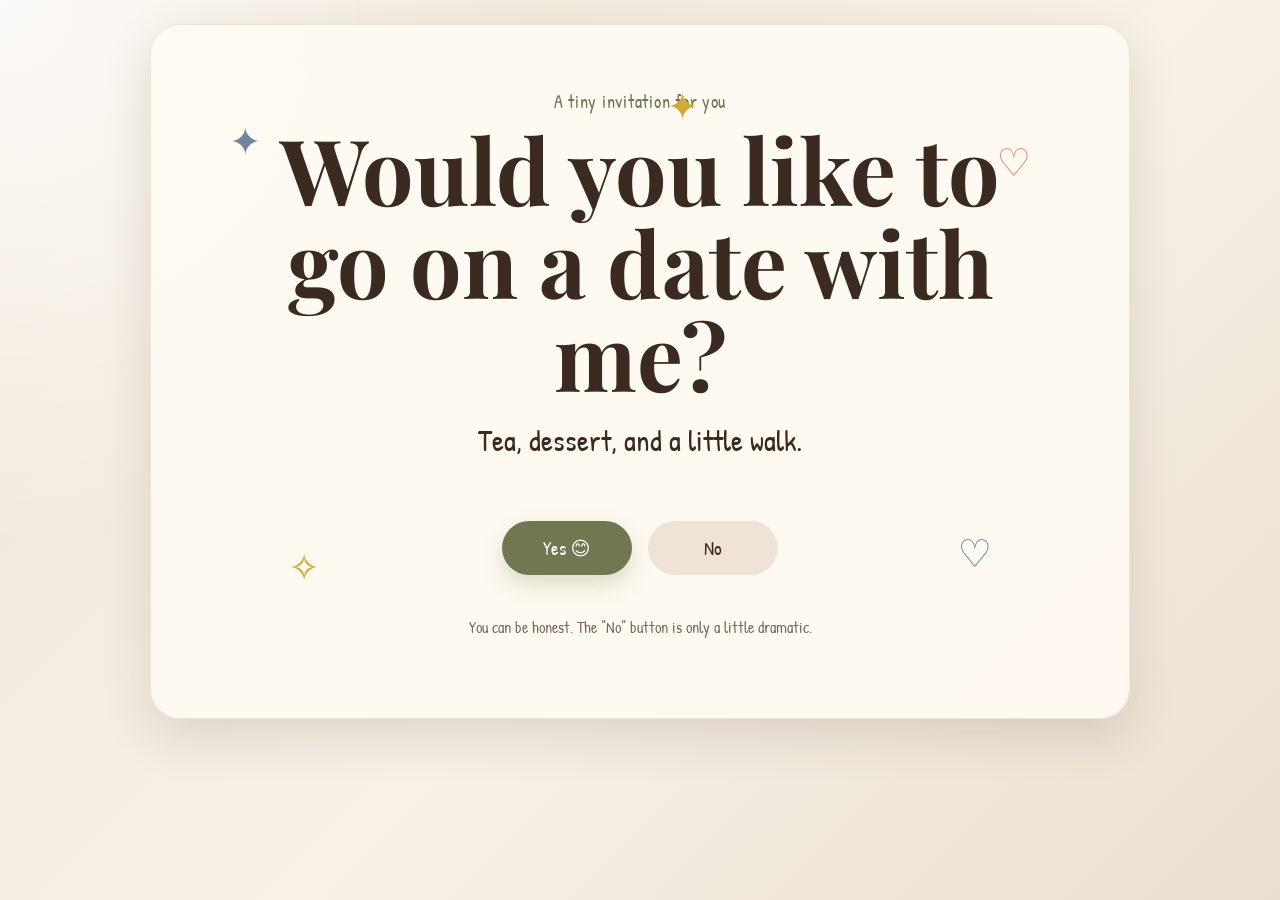
==== index.html @ 177f5113 "Add files via upload" ====
<!doctype html>
<html lang="en">
<head>
  <meta charset="utf-8" />
  <meta name="viewport" content="width=device-width, initial-scale=1" />
  <meta name="theme-color" content="#f7f0e4" />
  <title>A tiny invitation</title>
  <link rel="preconnect" href="https://fonts.googleapis.com">
  <link rel="preconnect" href="https://fonts.gstatic.com" crossorigin>
  <link href="https://fonts.googleapis.com/css2?family=Patrick+Hand&family=Playfair+Display:wght@600&display=swap" rel="stylesheet">
  <link rel="stylesheet" href="style.css" />
</head>
<body>
  <main class="page-shell">
    <section class="hero card" id="hero">
      <div class="sparkles" aria-hidden="true">
        <span>✦</span><span>♡</span><span>✧</span><span>♡</span><span>✦</span>
      </div>
      <p class="eyebrow">A tiny invitation for you</p>
      <h1>Would you like to go on a date with me?</h1>
      <p class="subtitle">Tea, dessert, and a little walk.</p>

      <div class="choice-zone" id="choiceZone">
        <button class="btn yes" id="yesBtn">Yes 😊</button>
        <button class="btn no" id="noBtn">No</button>
      </div>
      <p class="microcopy" id="microcopy">You can be honest. The “No” button is only a little dramatic.</p>
    </section>

    <section class="details card hidden" id="details" aria-live="polite">
      <div class="image-wrap">
        <img src="assets/invitation.png" alt="Illustrated first-date invitation with tea, cake and a garden path" />
      </div>

      <div class="planner">
        <p class="eyebrow">Let’s fill it in together</p>
        <h2>Pick what works for you</h2>

        <div class="option-group" aria-labelledby="day-title">
          <h3 id="day-title">Day</h3>
          <div class="pill-row">
            <button class="pill" data-group="day" data-value="Tuesday">Tuesday</button>
            <button class="pill" data-group="day" data-value="Wednesday">Wednesday</button>
          </div>
        </div>

        <div class="option-group" aria-labelledby="time-title">
          <h3 id="time-title">Time</h3>
          <div class="pill-row">
            <button class="pill" data-group="time" data-value="18:30">18:30</button>
            <button class="pill" data-group="time" data-value="19:00">19:00</button>
            <button class="pill" data-group="time" data-value="19:30">19:30</button>
            <button class="pill" data-group="time" data-value="You choose">You choose</button>
          </div>
        </div>

        <div class="option-group">
          <h3>Place</h3>
          <p class="place-copy">I’ll find somewhere nice. You just choose the day and time.</p>
        </div>

        <div class="summary-box">
          <p><strong>Our plan:</strong> <span id="summaryText">Choose a day and time above.</span></p>
        </div>

        <div class="action-row">
          <button class="btn yes" id="copyBtn">Copy my answer</button>
          <a class="btn ghost disabled" id="whatsappBtn" href="#" aria-disabled="true">Send on WhatsApp</a>
        </div>
        <p class="status" id="status"></p>
      </div>
    </section>

    <section class="ending card hidden" id="noEnding">
      <p class="eyebrow">Fair enough</p>
      <h2>No pressure at all.</h2>
      <p>I still wanted to ask you in a cute way :)</p>
    </section>
  </main>

  <script src="script.js"></script>
</body>
</html>
---- style.css ----
:root {
  --paper: #fffaf2;
  --cream: #f7f0e4;
  --ink: #3a2a21;
  --sage: #a7ad82;
  --sage-dark: #707852;
  --peach: #df8c73;
  --blue: #6f879e;
  --line: #ddc8ab;
  --shadow: 0 18px 50px rgba(73, 53, 34, 0.14);
}

* { box-sizing: border-box; }
html { scroll-behavior: smooth; }
body {
  margin: 0;
  min-height: 100vh;
  color: var(--ink);
  background:
    radial-gradient(circle at top left, rgba(255,255,255,.85), transparent 35%),
    linear-gradient(135deg, #efe5d6, #f8f1e8 55%, #eadfce);
  font-family: "Patrick Hand", system-ui, sans-serif;
}

button, a { font: inherit; }
button { border: 0; }

.page-shell {
  width: min(980px, calc(100% - 24px));
  margin: 0 auto;
  padding: 24px 0 56px;
}

.card {
  position: relative;
  overflow: hidden;
  background: rgba(255, 250, 242, 0.96);
  border: 1px solid rgba(157, 126, 91, 0.18);
  border-radius: 30px;
  box-shadow: var(--shadow);
  padding: clamp(28px, 6vw, 64px);
  margin-bottom: 24px;
}

.hero { text-align: center; min-height: 76vh; display: grid; place-content: center; }
.eyebrow { color: var(--sage-dark); font-size: 1.15rem; margin: 0 0 8px; letter-spacing: .04em; }
h1, h2 { font-family: "Playfair Display", Georgia, serif; margin: 0; }
h1 { font-size: clamp(2.5rem, 8vw, 5.7rem); line-height: 1.02; max-width: 820px; }
h2 { font-size: clamp(2rem, 5vw, 3.5rem); }
.subtitle { font-size: clamp(1.3rem, 3vw, 1.9rem); margin: 18px 0 26px; }

.sparkles span {
  position: absolute;
  font-size: clamp(1.5rem, 3vw, 2.4rem);
  animation: float 4s ease-in-out infinite;
}
.sparkles span:nth-child(1){ left: 8%; top: 13%; color: var(--blue); }
.sparkles span:nth-child(2){ right: 10%; top: 16%; color: var(--peach); animation-delay: .7s; }
.sparkles span:nth-child(3){ left: 14%; bottom: 18%; color: #d2a93b; animation-delay: 1.2s; }
.sparkles span:nth-child(4){ right: 14%; bottom: 20%; color: var(--blue); animation-delay: 1.7s; }
.sparkles span:nth-child(5){ right: 44%; top: 8%; color: #d2a93b; animation-delay: .3s; }
@keyframes float { 0%,100%{ transform: translateY(0) rotate(0); } 50%{ transform: translateY(-10px) rotate(8deg); } }

.choice-zone {
  position: relative;
  min-height: 104px;
  display: flex;
  align-items: center;
  justify-content: center;
  gap: 16px;
  margin-top: 10px;
}

.btn {
  display: inline-flex;
  align-items: center;
  justify-content: center;
  min-width: 130px;
  padding: 14px 22px;
  border-radius: 999px;
  text-decoration: none;
  cursor: pointer;
  transition: transform .18s ease, box-shadow .18s ease, opacity .18s ease;
  font-size: 1.2rem;
}
.btn:hover { transform: translateY(-2px); }
.btn.yes { background: var(--sage-dark); color: white; box-shadow: 0 10px 22px rgba(112,120,82,.24); }
.btn.no { background: #eee3d5; color: var(--ink); }
.btn.ghost { background: transparent; color: var(--sage-dark); border: 2px solid var(--sage-dark); }
.btn.disabled { opacity: .45; pointer-events: none; }
.microcopy, .status { color: #7b6859; font-size: 1rem; }

.hidden { display: none; }
.details { padding: clamp(18px, 4vw, 42px); }
.image-wrap img { width: 100%; display: block; border-radius: 22px; box-shadow: 0 12px 30px rgba(75,57,39,.16); }
.planner { padding: clamp(22px, 4vw, 44px) 4px 4px; }
.option-group { margin-top: 28px; }
h3 { margin: 0 0 10px; font-size: 1.45rem; }
.pill-row { display: flex; flex-wrap: wrap; gap: 10px; }
.pill {
  padding: 11px 16px;
  border-radius: 999px;
  background: #f0e6d8;
  color: var(--ink);
  cursor: pointer;
  transition: .18s ease;
}
.pill.selected { background: var(--sage); color: #1d2416; transform: translateY(-2px); }
.place-copy { font-size: 1.2rem; margin: 0; }
.summary-box { margin-top: 26px; padding: 18px; border-radius: 18px; border: 2px dashed var(--line); background: #fffdf8; font-size: 1.2rem; }
.action-row { display: flex; flex-wrap: wrap; gap: 12px; margin-top: 18px; }
.ending { text-align: center; }

@media (min-width: 780px) {
  .details { display: grid; grid-template-columns: minmax(0, 1.05fr) minmax(320px, .95fr); gap: 34px; align-items: start; }
  .details.hidden { display: none; }
  .planner { padding-top: 14px; }
}

@media (max-width: 520px) {
  .card { border-radius: 24px; }
  .choice-zone { min-height: 150px; }
  .btn { min-width: 118px; }
  .action-row .btn { width: 100%; }
}
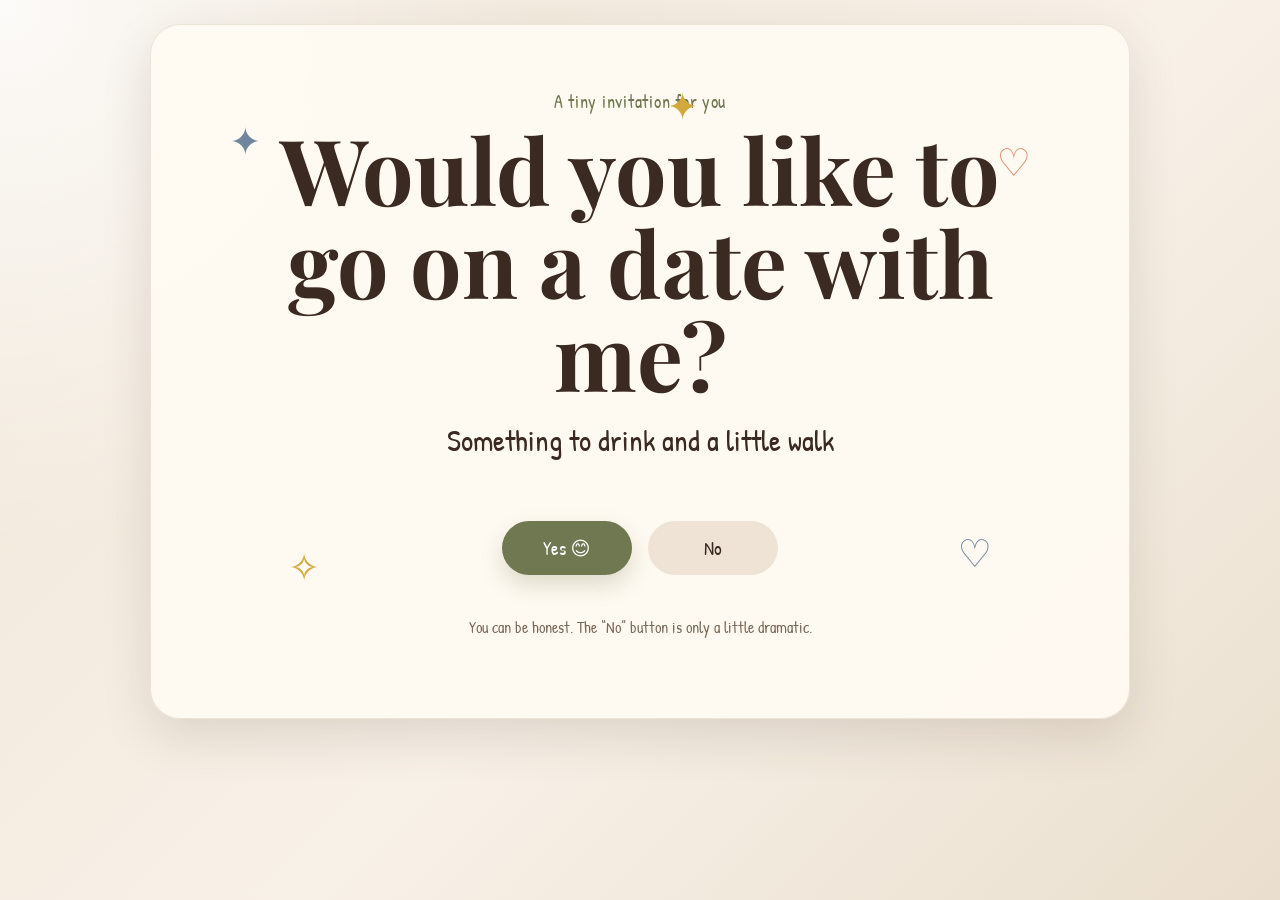
==== commit d4fa778a: "Update subtitle text in index.html" ====
--- a/index.html
+++ b/index.html
@@ -18,7 +18,7 @@
       </div>
       <p class="eyebrow">A tiny invitation for you</p>
       <h1>Would you like to go on a date with me?</h1>
-      <p class="subtitle">Tea, dessert, and a little walk.</p>
+      <p class="subtitle">Something to drink and a little walk</p>
 
       <div class="choice-zone" id="choiceZone">
         <button class="btn yes" id="yesBtn">Yes 😊</button>
@@ -29,7 +29,9 @@
 
     <section class="details card hidden" id="details" aria-live="polite">
       <div class="image-wrap">
-        <img src="assets/invitation.png" alt="Illustrated first-date invitation with tea, cake and a garden path" />
+        <!-- <img src="assets/invitation.png" alt="" /> -->
+        <img src="assets/date-invit-img.png" alt="" />
+
       </div>
 
       <div class="planner">
@@ -47,9 +49,10 @@
         <div class="option-group" aria-labelledby="time-title">
           <h3 id="time-title">Time</h3>
           <div class="pill-row">
-            <button class="pill" data-group="time" data-value="18:30">18:30</button>
+            <button class="pill" data-group="time" data-value="18:00">18:00</button>
             <button class="pill" data-group="time" data-value="19:00">19:00</button>
-            <button class="pill" data-group="time" data-value="19:30">19:30</button>
+            <button class="pill" data-group="time" data-value="20:00">20:00</button>
+            <button class="pill" data-group="time" data-value="21:00">21:00</button>
             <button class="pill" data-group="time" data-value="You choose">You choose</button>
           </div>
         </div>
@@ -65,7 +68,7 @@
 
         <div class="action-row">
           <button class="btn yes" id="copyBtn">Copy my answer</button>
-          <a class="btn ghost disabled" id="whatsappBtn" href="#" aria-disabled="true">Send on WhatsApp</a>
+          <!-- <a class="btn ghost disabled" id="whatsappBtn" href="#" aria-disabled="true">Send on WhatsApp</a> -->
         </div>
         <p class="status" id="status"></p>
       </div>
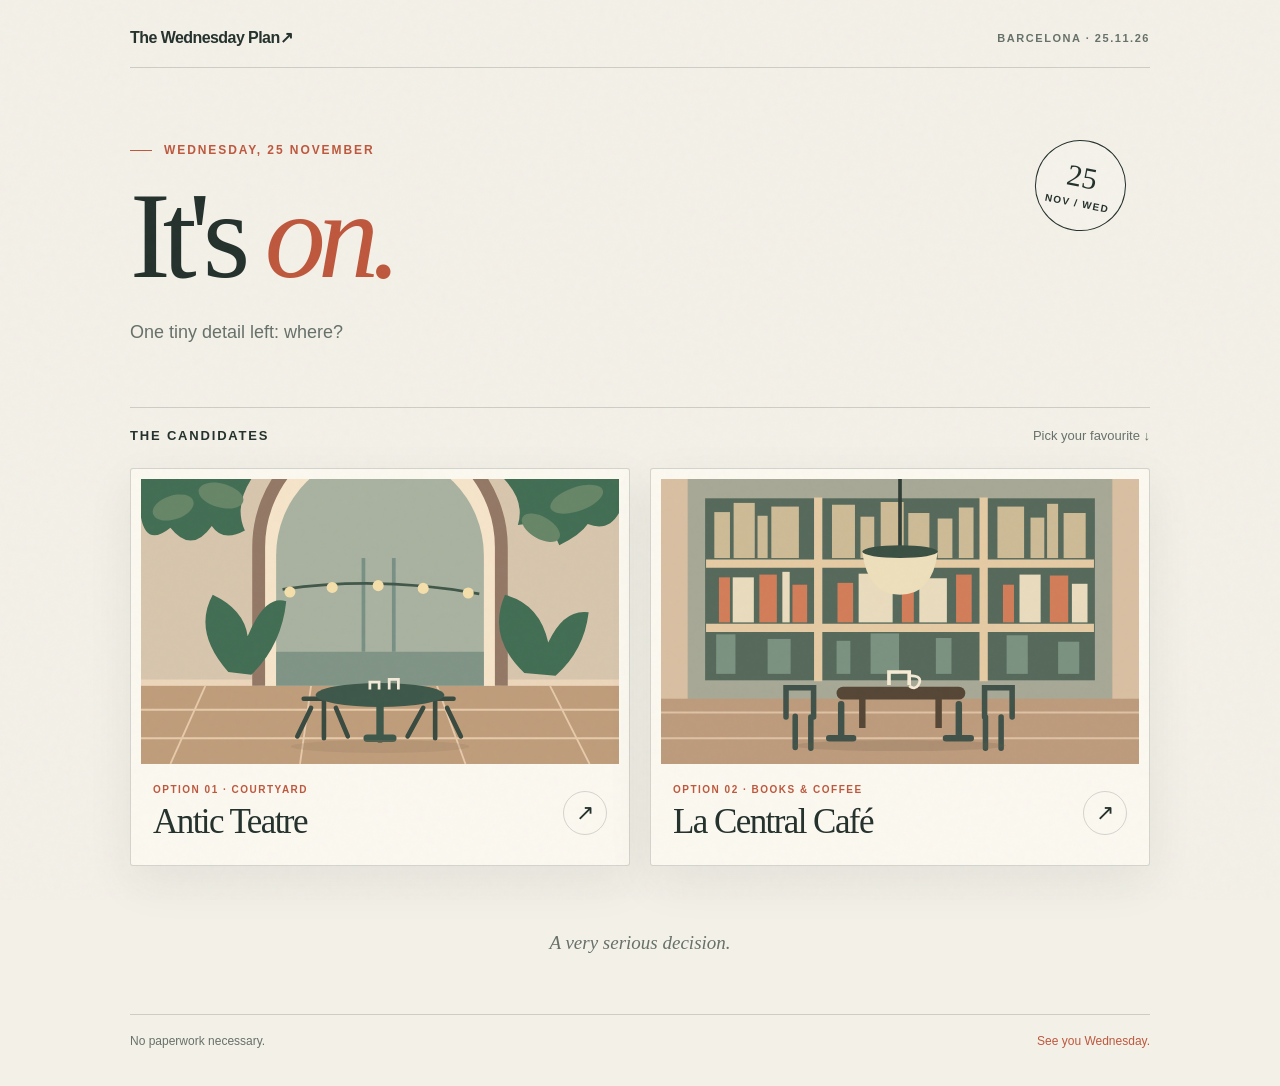
==== commit 253d0b59: "Add files via upload" ====
--- a/index.html
+++ b/index.html
@@ -1,86 +1,290 @@
 <!doctype html>
 <html lang="en">
 <head>
-  <meta charset="utf-8" />
-  <meta name="viewport" content="width=device-width, initial-scale=1" />
-  <meta name="theme-color" content="#f7f0e4" />
-  <title>A tiny invitation</title>
-  <link rel="preconnect" href="https://fonts.googleapis.com">
-  <link rel="preconnect" href="https://fonts.gstatic.com" crossorigin>
-  <link href="https://fonts.googleapis.com/css2?family=Patrick+Hand&family=Playfair+Display:wght@600&display=swap" rel="stylesheet">
-  <link rel="stylesheet" href="style.css" />
+  <meta charset="utf-8">
+  <meta name="viewport" content="width=device-width, initial-scale=1">
+  <meta name="theme-color" content="#f3f0e8">
+  <meta name="description" content="One very important Wednesday decision.">
+  <meta property="og:title" content="Wednesday, then?">
+  <meta property="og:description" content="One tiny detail left to decide.">
+  <title>Wednesday, then?</title>
+  <style>
+    :root {
+      --ink: #24312c;
+      --muted: #667169;
+      --paper: #f3f0e8;
+      --cream: #fbf8f0;
+      --accent: #be583d;
+      --hairline: rgba(36,49,44,.18);
+      --shadow: 0 16px 48px rgba(32,43,35,.07);
+    }
+    * { box-sizing: border-box; }
+    html { scroll-behavior: smooth; }
+    body {
+      margin: 0;
+      min-height: 100vh;
+      background: var(--paper);
+      color: var(--ink);
+      font-family: -apple-system, BlinkMacSystemFont, "Segoe UI", sans-serif;
+      -webkit-font-smoothing: antialiased;
+    }
+    body::before {
+      content: "";
+      position: fixed;
+      inset: 0;
+      pointer-events: none;
+      opacity: .13;
+      z-index: 3;
+      background-image: url("data:image/svg+xml,%3Csvg viewBox='0 0 160 160' xmlns='http://www.w3.org/2000/svg'%3E%3Cfilter id='n'%3E%3CfeTurbulence type='fractalNoise' baseFrequency='.75' numOctaves='3' stitchTiles='stitch'/%3E%3C/filter%3E%3Crect width='100%25' height='100%25' filter='url(%23n)' opacity='.16'/%3E%3C/svg%3E");
+    }
+    a { color: inherit; }
+    button { font: inherit; }
+    button:focus-visible, a:focus-visible { outline: 3px solid var(--accent); outline-offset: 4px; }
+    .wrap { width: min(1020px, calc(100% - 48px)); margin: 0 auto; }
+    header {
+      border-bottom: 1px solid var(--hairline);
+      display: flex; justify-content: space-between; align-items: center;
+      gap: 12px; padding: 28px 0 20px;
+      color: var(--ink);
+    }
+    .wordmark { font-weight: 780; letter-spacing: -.035em; font-size: 16px; }
+    .header-note { color: var(--muted); font-size: 11px; letter-spacing: .14em; text-transform: uppercase; font-weight: 700; }
+    .hero { position: relative; padding: 75px 0 61px; }
+    .eyebrow { color: var(--accent); display: flex; gap: 12px; align-items: center; font-size: 12px; font-weight: 800; letter-spacing: .16em; text-transform: uppercase; }
+    .eyebrow:before { content: ""; width: 22px; height: 1px; background: currentColor; }
+    h1 {
+      margin: 22px 0 10px;
+      max-width: 780px;
+      font-family: Georgia, 'Times New Roman', serif;
+      font-weight: 500;
+      font-size: clamp(64px, 10vw, 122px);
+      line-height: .94;
+      letter-spacing: -.065em;
+    }
+    h1 em { font-weight: 400; color: var(--accent); font-style: italic; }
+    .sub { font-size: 18px; margin: 24px 0 0; color: var(--muted); line-height: 1.6; }
+    .mini-stamp {
+      position: absolute;
+      right: 24px; top: 72px;
+      width: 91px; height: 91px;
+      border: 1.5px solid var(--ink);
+      border-radius: 50%;
+      display: grid; place-content: center;
+      text-align: center;
+      transform: rotate(11deg);
+      font-family: Georgia, serif;
+      line-height: .99;
+      font-size: 30px;
+      background: rgba(255,255,255,.1);
+    }
+    .mini-stamp span { display: block; font-size: 10px; font-family: -apple-system, BlinkMacSystemFont, "Segoe UI", sans-serif; letter-spacing: .13em; font-weight: 750; margin-top: 7px; }
+    .section-heading { display: flex; justify-content: space-between; align-items: baseline; gap: 16px; border-top: 1px solid var(--hairline); padding-top: 20px; padding-bottom: 25px; }
+    .section-heading h2 { margin: 0; font-size: 13px; font-weight: 760; letter-spacing: .14em; text-transform: uppercase; }
+    .section-heading span { color: var(--muted); font-size: 13px; }
+    .choices { display: grid; grid-template-columns: repeat(2, minmax(0,1fr)); gap: 20px; }
+    .choice {
+      background: var(--cream);
+      border: 1px solid var(--hairline);
+      border-radius: 3px;
+      text-align: left;
+      color: var(--ink);
+      cursor: pointer;
+      padding: 10px;
+      box-shadow: var(--shadow);
+      position: relative;
+      min-width: 0;
+      transition: transform .22s ease, box-shadow .22s ease, border-color .22s ease;
+    }
+    .choice:hover { transform: translateY(-5px); box-shadow: 0 24px 54px rgba(32,43,35,.12); }
+    .choice[aria-pressed="true"] { border-color: var(--accent); box-shadow: 0 0 0 2px var(--accent), 0 16px 48px rgba(32,43,35,.08); }
+    .scene { width: 100%; height: auto; display: block; aspect-ratio: 520/310; }
+    .choice-info { display: flex; align-items: center; justify-content: space-between; padding: 20px 12px 14px; gap: 10px; }
+    .place-label { font-size: 10px; color: var(--accent); letter-spacing: .15em; font-weight: 800; text-transform: uppercase; margin-bottom: 8px; }
+    .place-name { font-family: Georgia, 'Times New Roman', serif; font-size: clamp(25px, 3vw, 35px); line-height: 1.08; letter-spacing: -.045em; }
+    .circle-arrow { height: 44px; width: 44px; border-radius: 50%; border: 1px solid var(--hairline); display: grid; place-items: center; flex: 0 0 auto; font-size: 22px; transition: background .2s, color .2s; }
+    .choice[aria-pressed="true"] .circle-arrow { background: var(--accent); color: white; border-color: var(--accent); }
+    .result { min-height: 138px; display: flex; align-items: center; justify-content: center; padding: 30px 0 14px; }
+    .prompt { color: var(--muted); font-family: Georgia,serif; font-style: italic; font-size: 19px; }
+    .decision { display: none; text-align: center; flex-direction: column; align-items: center; gap: 11px; }
+    .decision.show { display: flex; animation: fadein .25s ease; }
+    .decision-line { font-family: Georgia,serif; font-size: 23px; letter-spacing: -.02em; }
+    .share-btn {
+      border: 1px solid var(--ink); color: var(--cream); background: var(--ink);
+      border-radius: 100px; padding: 13px 23px;
+      cursor: pointer; font-weight: 700; font-size: 13px;
+      transition: background .15s, transform .15s;
+    }
+    .share-btn:hover { background: var(--accent); border-color: var(--accent); transform: translateY(-2px); }
+    .share-btn:active { transform: translateY(0); }
+    .feedback { font-size: 13px; color: var(--muted); min-height: 18px; }
+    footer { border-top: 1px solid var(--hairline); padding: 19px 0 38px; margin-top: 10px; display: flex; justify-content: space-between; gap: 12px; color: var(--muted); font-size: 12px; }
+    footer span:last-child { color: var(--accent); }
+    @keyframes fadein { from {opacity:0; transform: translateY(5px);} to {opacity:1; transform: translateY(0);} }
+    @media (max-width: 720px) {
+      .wrap { width: min(100% - 32px, 540px); }
+      header { padding: 21px 0 17px; }
+      .header-note { font-size: 10px; }
+      .hero { padding: 58px 0 45px; }
+      h1 { font-size: clamp(63px, 14vw, 87px); max-width: 92%; margin-top: 26px; }
+      .mini-stamp { top: 38px; right: 0px; width: 65px; height: 65px; font-size: 23px; }
+      .mini-stamp span { font-size: 8px; margin-top: 5px; }
+      .sub { font-size: 16px; margin-top: 19px; }
+      .section-heading { padding-bottom: 17px; }
+      .choices { grid-template-columns: 1fr; gap: 16px; }
+      .place-name { font-size: 30px; }
+      .choice-info { padding: 16px 9px 12px; }
+      .result { min-height: 160px; }
+      footer { font-size: 11px; }
+    }
+    @media (prefers-reduced-motion: reduce) {
+      *, *::before, *::after { scroll-behavior: auto !important; animation-duration: .01ms !important; transition-duration: .01ms !important; }
+    }
+  </style>
 </head>
 <body>
-  <main class="page-shell">
-    <section class="hero card" id="hero">
-      <div class="sparkles" aria-hidden="true">
-        <span>✦</span><span>♡</span><span>✧</span><span>♡</span><span>✦</span>
-      </div>
-      <p class="eyebrow">A tiny invitation for you</p>
-      <h1>Would you like to go on a date with me?</h1>
-      <p class="subtitle">Something to drink and a little walk</p>
-
-      <div class="choice-zone" id="choiceZone">
-        <button class="btn yes" id="yesBtn">Yes 😊</button>
-        <button class="btn no" id="noBtn">No</button>
-      </div>
-      <p class="microcopy" id="microcopy">You can be honest. The “No” button is only a little dramatic.</p>
-    </section>
-
-    <section class="details card hidden" id="details" aria-live="polite">
-      <div class="image-wrap">
-        <!-- <img src="assets/invitation.png" alt="" /> -->
-        <img src="assets/date-invit-img.png" alt="" />
-
-      </div>
-
-      <div class="planner">
-        <p class="eyebrow">Let’s fill it in together</p>
-        <h2>Pick what works for you</h2>
-
-        <div class="option-group" aria-labelledby="day-title">
-          <h3 id="day-title">Day</h3>
-          <div class="pill-row">
-            <button class="pill" data-group="day" data-value="Tuesday">Tuesday</button>
-            <button class="pill" data-group="day" data-value="Wednesday">Wednesday</button>
+  <div class="wrap">
+    <header>
+      <div class="wordmark">The Wednesday Plan<span aria-hidden="true">↗</span></div>
+      <div class="header-note">Barcelona · 25.11.26</div>
+    </header>
+
+    <main>
+      <section class="hero" aria-labelledby="title">
+        <div class="eyebrow">Wednesday, 25 November</div>
+        <h1 id="title">It's <em>on.</em></h1>
+        <p class="sub">One tiny detail left: where?</p>
+        <div class="mini-stamp" aria-hidden="true">25<span>NOV / WED</span></div>
+      </section>
+
+      <section aria-labelledby="venue-title">
+        <div class="section-heading">
+          <h2 id="venue-title">The candidates</h2>
+          <span>Pick your favourite ↓</span>
+        </div>
+        <div class="choices">
+          <button class="choice" type="button" data-venue="Antic Teatre" aria-pressed="false" aria-label="Choose Antic Teatre">
+            <svg class="scene" viewBox="0 0 520 310" role="img" aria-label="Illustration of a quiet, leafy courtyard with café chairs and string lights" xmlns="http://www.w3.org/2000/svg">
+              <rect width="520" height="310" fill="#ecd6bb"/>
+              <path d="M0 0H520V218H0Z" fill="#d7c6ad"/>
+              <rect y="225" width="520" height="85" fill="#bf9d7b"/>
+              <path d="M0 251H520M0 282H520M70 225L32 310M185 225L173 310M322 225L353 310M445 225L488 310" fill="none" stroke="#e6caaa" stroke-width="2"/>
+              <path d="M128 225V74a132 132 0 0 1 264 0v151" fill="#f5e4c9" stroke="#947866" stroke-width="14"/>
+              <path d="M147 225V83a113 113 0 0 1 226 0v142" fill="#a9b2a0"/>
+              <path d="M147 225V188H373V225" fill="#809486"/>
+              <path d="M242 188V86M275 188V86" stroke="#789085" stroke-width="4"/>
+              <path d="M154 120Q260 105 368 125" stroke="#415849" fill="none" stroke-width="3"/>
+              <g fill="#f4dfab"><circle cx="162" cy="123" r="6"/><circle cx="208" cy="118" r="6"/><circle cx="258" cy="116" r="6"/><circle cx="307" cy="119" r="6"/><circle cx="356" cy="124" r="6"/></g>
+              <g fill="#426e54">
+                <path d="M0 0h120Q101 30 113 56Q89 69 77 51Q55 82 32 53Q6 74 0 42Z"/>
+                <path d="M520 0H395Q418 24 410 50Q445 44 455 72Q478 61 486 49Q508 58 520 37Z"/>
+                <path d="M95 210Q56 166 78 126Q112 142 116 171Q135 125 158 133Q153 181 120 213"/>
+                <path d="M417 211Q376 172 396 126Q434 136 443 178Q460 141 487 145Q482 187 451 214"/>
+              </g>
+              <g fill="#678667"><ellipse cx="35" cy="31" rx="23" ry="13" transform="rotate(-18 35 31)"/><ellipse cx="87" cy="18" rx="25" ry="13" transform="rotate(15 87 18)"/><ellipse cx="474" cy="22" rx="30" ry="13" transform="rotate(-19 474 22)"/><ellipse cx="435" cy="53" rx="23" ry="12" transform="rotate(30 435 53)"/></g>
+              <g stroke="#394a40" stroke-width="5" stroke-linecap="round" fill="none">
+                <path d="M199 236V282M177 239H221M185 249L170 280M212 249L225 280"/>
+                <path d="M320 236V282M300 239H340M307 249L290 280M333 249L348 280"/>
+              </g>
+              <ellipse cx="260" cy="235" rx="70" ry="13" fill="#3d584a"/>
+              <path d="M260 239V283M246 282H274" stroke="#3d584a" stroke-width="8" stroke-linecap="round"/>
+              <path d="M249 229V221h10v8M270 229v-11h10v11" fill="none" stroke="#f4ead9" stroke-width="3"/>
+              <ellipse cx="260" cy="291" rx="97" ry="7" fill="#96785b" opacity=".24"/>
+            </svg>
+            <div class="choice-info">
+              <div><div class="place-label">Option 01 · courtyard</div><div class="place-name">Antic Teatre</div></div>
+              <div class="circle-arrow" aria-hidden="true">↗</div>
+            </div>
+          </button>
+
+          <button class="choice" type="button" data-venue="La Central Café" aria-pressed="false" aria-label="Choose La Central Café">
+            <svg class="scene" viewBox="0 0 520 310" role="img" aria-label="Illustration of a bookshop café with shelves, hanging lamps, and a coffee table" xmlns="http://www.w3.org/2000/svg">
+              <rect width="520" height="310" fill="#d9bfa2"/>
+              <rect x="29" y="0" width="462" height="240" fill="#a7a896"/>
+              <rect x="48" y="21" width="424" height="198" fill="#56695b"/>
+              <g stroke="#e5cba4" stroke-width="9"><path d="M49 92H471M49 162H471M171 20V220M351 20V220"/></g>
+              <g fill="#cdbb96">
+                <rect x="58" y="36" width="17" height="50"/><rect x="79" y="26" width="23" height="60"/><rect x="105" y="40" width="11" height="46"/><rect x="120" y="30" width="30" height="56"/>
+                <rect x="186" y="28" width="25" height="58"/><rect x="217" y="41" width="15" height="45"/><rect x="239" y="25" width="25" height="61"/><rect x="269" y="37" width="23" height="49"/><rect x="301" y="43" width="16" height="43"/><rect x="324" y="31" width="16" height="55"/>
+                <rect x="366" y="30" width="29" height="56"/><rect x="402" y="42" width="15" height="44"/><rect x="420" y="27" width="12" height="59"/><rect x="438" y="37" width="24" height="49"/>
+              </g>
+              <g fill="#d27d59">
+                <rect x="63" y="107" width="12" height="49"/><rect x="107" y="104" width="19" height="52"/><rect x="143" y="115" width="16" height="41"/>
+                <rect x="192" y="113" width="17" height="43"/><rect x="262" y="111" width="13" height="45"/><rect x="321" y="104" width="17" height="52"/>
+                <rect x="372" y="115" width="12" height="41"/><rect x="423" y="105" width="20" height="51"/>
+              </g>
+              <g fill="#e9dbbd"><rect x="78" y="107" width="23" height="49"/><rect x="132" y="101" width="8" height="55"/><rect x="215" y="103" width="37" height="53"/><rect x="281" y="108" width="30" height="48"/><rect x="390" y="104" width="23" height="52"/><rect x="447" y="114" width="17" height="42"/></g>
+              <g fill="#7b9280"><rect x="60" y="169" width="21" height="43"/><rect x="116" y="174" width="25" height="38"/><rect x="191" y="176" width="15" height="36"/><rect x="228" y="168" width="31" height="44"/><rect x="299" y="173" width="17" height="39"/><rect x="376" y="170" width="23" height="42"/><rect x="432" y="177" width="23" height="35"/></g>
+              <rect x="0" y="239" width="520" height="71" fill="#bd9b7c"/>
+              <path d="M0 254H520M0 282H520" stroke="#dec2a4" stroke-width="2"/>
+              <path d="M260 0v78" stroke="#303e36" stroke-width="4"/>
+              <path d="M219 80Q225 126 260 126Q295 126 301 80Z" fill="#eddfbb"/>
+              <ellipse cx="260" cy="79" rx="41" ry="7" fill="#3a5043"/>
+              <path d="M196 245V281M183 282H209M324 245V281M310 282H337" stroke="#405249" stroke-width="7" stroke-linecap="round"/>
+              <path d="M198 233H324" stroke="#554636" stroke-width="14" stroke-linecap="round"/>
+              <path d="M219 236V271M302 236V271" stroke="#554636" stroke-width="7"/>
+              <g fill="none" stroke="#405249" stroke-width="6" stroke-linecap="round"><path d="M166 259v-32h-30v32M146 258v34M163 259v34"/><path d="M352 259v-32h30v32M353 259v34M370 259v34"/></g>
+              <path d="M248 224v-14h22v14" stroke="#f6ead5" stroke-width="4" fill="none"/><path d="M270 214q16 0 10 10q-4 6-10 1" stroke="#f6ead5" stroke-width="3" fill="none"/>
+              <ellipse cx="260" cy="290" rx="115" ry="6" fill="#6d5946" opacity=".19"/>
+            </svg>
+            <div class="choice-info">
+              <div><div class="place-label">Option 02 · books & coffee</div><div class="place-name">La Central Café</div></div>
+              <div class="circle-arrow" aria-hidden="true">↗</div>
+            </div>
+          </button>
+        </div>
+        <div class="result" aria-live="polite">
+          <div id="prompt" class="prompt">A very serious decision.</div>
+          <div class="decision" id="decision">
+            <div class="decision-line" id="decision-line">Excellent choice.</div>
+            <button type="button" id="share" class="share-btn">Share your pick ↗</button>
+            <div class="feedback" id="feedback" role="status"></div>
           </div>
         </div>
-
-        <div class="option-group" aria-labelledby="time-title">
-          <h3 id="time-title">Time</h3>
-          <div class="pill-row">
-            <button class="pill" data-group="time" data-value="18:00">18:00</button>
-            <button class="pill" data-group="time" data-value="19:00">19:00</button>
-            <button class="pill" data-group="time" data-value="20:00">20:00</button>
-            <button class="pill" data-group="time" data-value="21:00">21:00</button>
-            <button class="pill" data-group="time" data-value="You choose">You choose</button>
-          </div>
-        </div>
-
-        <div class="option-group">
-          <h3>Place</h3>
-          <p class="place-copy">I’ll find somewhere nice. You just choose the day and time.</p>
-        </div>
-
-        <div class="summary-box">
-          <p><strong>Our plan:</strong> <span id="summaryText">Choose a day and time above.</span></p>
-        </div>
-
-        <div class="action-row">
-          <button class="btn yes" id="copyBtn">Copy my answer</button>
-          <!-- <a class="btn ghost disabled" id="whatsappBtn" href="#" aria-disabled="true">Send on WhatsApp</a> -->
-        </div>
-        <p class="status" id="status"></p>
-      </div>
-    </section>
-
-    <section class="ending card hidden" id="noEnding">
-      <p class="eyebrow">Fair enough</p>
-      <h2>No pressure at all.</h2>
-      <p>I still wanted to ask you in a cute way :)</p>
-    </section>
-  </main>
-
-  <script src="script.js"></script>
+      </section>
+    </main>
+    <footer><span>No paperwork necessary.</span><span>See you Wednesday.</span></footer>
+  </div>
+  <script>
+    (() => {
+      const choices = [...document.querySelectorAll('.choice')];
+      const prompt = document.getElementById('prompt');
+      const decision = document.getElementById('decision');
+      const decisionLine = document.getElementById('decision-line');
+      const feedback = document.getElementById('feedback');
+      const share = document.getElementById('share');
+      let selection = '';
+
+      choices.forEach((choice) => choice.addEventListener('click', () => {
+        selection = choice.dataset.venue;
+        choices.forEach((other) => other.setAttribute('aria-pressed', String(other === choice)));
+        decisionLine.textContent = `${selection}. Excellent choice.`;
+        prompt.hidden = true;
+        decision.classList.add('show');
+        feedback.textContent = '';
+      }));
+
+      share.addEventListener('click', async () => {
+        if (!selection) return;
+        const message = `My vote for Wednesday: ${selection} ☕`;
+        if (navigator.share) {
+          try {
+            await navigator.share({ text: message });
+            feedback.textContent = 'Your phone handled the rest.';
+            return;
+          } catch (err) {
+            if (err && err.name === 'AbortError') return;
+          }
+        }
+        try {
+          if (!navigator.clipboard?.writeText) throw new Error('Clipboard unavailable');
+          await navigator.clipboard.writeText(message);
+          feedback.textContent = 'Copied! Paste it in WhatsApp.';
+        } catch (_) {
+          // Fall back to highlighting the message for manual copy.
+          feedback.textContent = message;
+        }
+      });
+    })();
+  </script>
 </body>
 </html>
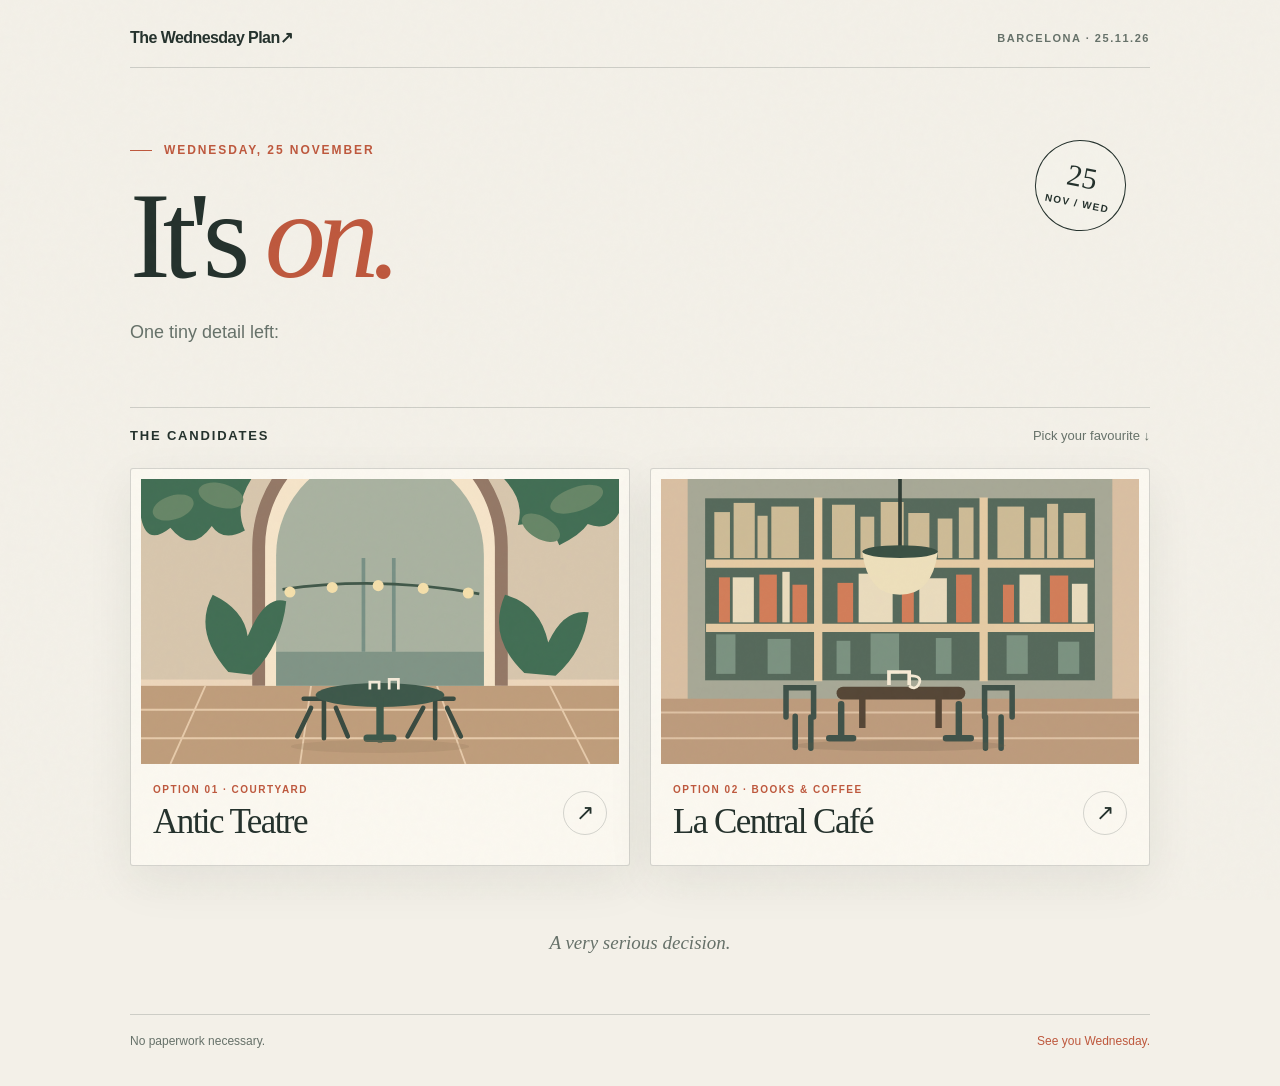
==== commit 476646cf: "Update sub paragraph text in index.html" ====
--- a/index.html
+++ b/index.html
@@ -152,7 +152,7 @@
       <section class="hero" aria-labelledby="title">
         <div class="eyebrow">Wednesday, 25 November</div>
         <h1 id="title">It's <em>on.</em></h1>
-        <p class="sub">One tiny detail left: where?</p>
+        <p class="sub">One tiny detail left:</p>
         <div class="mini-stamp" aria-hidden="true">25<span>NOV / WED</span></div>
       </section>
 
